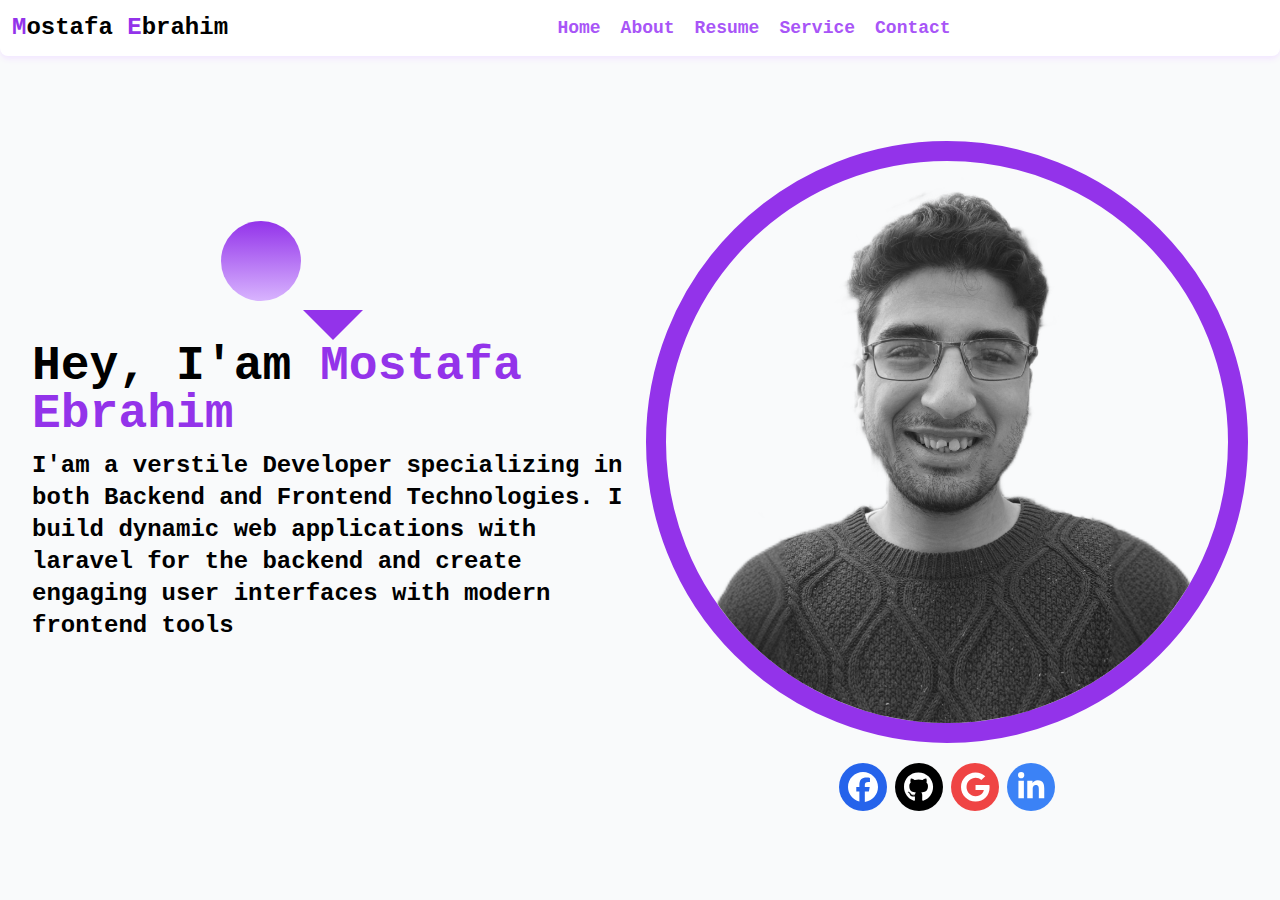
==== index.html @ 74920a73 "Initial commit" ====
<!DOCTYPE html>
<html lang="en" class="dark">

<head>
    <meta charset="UTF-8">
    <meta name="viewport" content="width=device-width, initial-scale=1.0">
    <title>Home</title>
    <link rel="stylesheet" href="./css/all.min.css">
    <link rel="stylesheet" href="./css/style.css">
</head>

<body class="font-mono  relative bg-gray-50 overflow-hidden">

    <div id="overlay"
        class="fixed top-0 left-0 w-full h-full bg-black opacity-0 z-50 text-center  text-5xl flex justify-center items-center">
        <!-- every portfolio letter in a span and the even is white and the odd is purple-600 -->

        <div class="intro">
            <span class="text-white">P</span>
            <span class="text-purple-600">o</span>
            <span class="text-white">r</span>
            <span class="text-purple-600">t</span>
            <span class="text-white">f</span>
            <span class="text-purple-600">o</span>
            <span class="text-white">l</span>
            <span class="text-purple-600">i</span>
            <span class="text-white">o</span>
            <span class="text-purple-600">.</span>
        </div>
    </div>
    <div id="ball" class="absolute rounded-full z-40 w-20 h-20 bg-gradient-to-b from-purple-600 to-purple-300">
    </div>
    <button class="fixed p-3 right-4 bottom-4 rounded-full  bg-purple-600 opacity-50 hover:opacity-100  z-50 text-white"
        id="btn-top">Top</button>

    <div class="main w-full h-screen  relative">
        <main id="main" class="w-full h-full">
            <header
                class="sticky container w-full bg-white rounded-b-lg p-3 flex items-center shadow-md shadow-purple-100 ">
                <a class="text-2xl font-bold me-3 block" href="#">
                    <P>
                        <span class="text-purple-600">M</span>ostafa <span class="text-purple-600">E</span>brahim
                    </P>
                </a>
                <button id="toggle-nav" class="ms-auto text-2xl font-bold sm:hidden ">
                    <i class="icon fa-solid fa-bars"></i>
                </button>
                <ul
                    class="locations items-center space-x-5 text-lg text-purple-500 hover:text-purple-600 mx-auto font-semibold  hidden sm:flex">
                    <li class="rounded-lg relative bottom-animation">
                        <a class="block h-full w-full" href="./index.html">Home</a>
                    </li>
                    <li class="rounded-lg relative bottom-animation">
                        <a class="block h-full w-full" href="./about.html">About</a>
                    </li>
                    <li class="rounded-lg relative bottom-animation">
                        <a class="block h-full w-full" href="./resume.html">Resume</a>
                    </li>
                    <li class="rounded-lg relative bottom-animation">
                        <a class="block h-full w-full" href="./service.html">Service</a>
                    </li>
                    <li class="rounded-lg relative bottom-animation">
                        <a class="block h-full w-full" href="./contact.html">Contact</a>
                    </li>
                </ul>
            </header>

            <section class="w-full h-[calc(100%-60px)]" id="Home">
                <div class="container w-full h-full grid gap-3 grid-cols-12 ">
                    <div class="flex flex-col justify-center space-y-3 text-start relative col-span-12 lg:col-span-6">
                        <div
                            class=" mx-auto w-0 h-0 border-[30px] -mb-10 border-purple-600 border-l-transparent border-r-transparent border-b-transparent animate-bounce ">
                        </div>
                        <h1 class="font-bold text-5xl">Hey, I'am <span class="text-purple-600">Mostafa
                                Ebrahim</span>
                        </h1>
                        <p class="text-2xl font-semibold">I'am a verstile Developer specializing in both Backend and
                            Frontend Technologies. I build dynamic web applications with laravel for the backend and
                            create
                            engaging user interfaces with modern frontend tools</p>
                    </div>
                    <div class="grow flex flex-col space-y-5 items-center justify-center col-span-12 lg:col-span-6">

                        <div
                            class=" rounded-full relative border-purple-600 border-[20px] overflow-hidden flex justify-center items-center w-full">
                            <img src="./imgs/my-img.png" class="w-full h-full text-center saturate-0"
                                alt="mostafa Image" decoding="async">
                        </div>
                        <ul class=" flex flex-row gap-2">
                            <li class="flex items-center text-white">
                                <a href="#"
                                    class="flex items-center justify-center bg-blue-600 h-12 w-12 text-3xl rounded-full">
                                    <i class="fa-brands fa-facebook"></i>
                                </a>
                            </li>
                            <li class="flex flex-col items-center text-white">
                                <a href="#"
                                    class="flex items-center justify-center bg-black h-12 w-12 text-3xl rounded-full">
                                    <i class="fa-brands fa-github"></i>
                                </a>
                            </li>
                            <li class="flex flex-col items-center text-white">
                                <a href="#"
                                    class="flex items-center justify-center bg-red-500 h-12 w-12 text-3xl rounded-full">
                                    <i class="fa-brands fa-google"></i>
                                </a>
                            </li>
                            <li class="flex flex-col items-center text-white">
                                <a href="#"
                                    class="flex items-center justify-center bg-blue-500 h-12 w-12 text-3xl rounded-full">
                                    <i class="fa-brands fa-linkedin-in"></i>
                                </a>
                            </li>
                        </ul>
                    </div>
                </div>
            </section>
        </main>

        <nav id="nav" class="hidden top-[60px] right-0 w-[150px] sm:hidden  bg-white rounded-lg p-3 shadow h-fit">
            <ul
                class="locations text-lg text-purple-500 hover:text-purple-600 mx-auto font-semibold items-start flex-col space-y-4 ">
                <li class="rounded-lg relative bottom-animation">
                    <a class="block h-full w-full" href="./index.html">Home</a>
                </li>
                <li class="rounded-lg relative bottom-animation ">
                    <a class="block h-full w-full" href="./about.html">About</a>
                </li>
                <li class="rounded-lg relative bottom-animation">
                    <a class="block h-full w-full" href="./resume.html">Resume</a>
                </li>
                <li class="rounded-lg relative bottom-animation">
                    <a class="block h-full w-full" href="./service.html">Service</a>
                </li>
                <li class="rounded-lg relative bottom-animation">
                    <a class="block h-full w-full" href="./contact.html">Contact</a>
                </li>
            </ul>
        </nav>
    </div>

    <script src="./js/all.min.js"></script>
    <script src="./js/script.js"></script>
    <script>

    </script>
</body>

</html>
---- css/style.css ----
/*
! tailwindcss v3.4.4 | MIT License | https://tailwindcss.com
*/

/*
1. Prevent padding and border from affecting element width. (https://github.com/mozdevs/cssremedy/issues/4)
2. Allow adding a border to an element by just adding a border-width. (https://github.com/tailwindcss/tailwindcss/pull/116)
*/

*,
::before,
::after {
  box-sizing: border-box;
  /* 1 */
  border-width: 0;
  /* 2 */
  border-style: solid;
  /* 2 */
  border-color: #e5e7eb;
  /* 2 */
}

::before,
::after {
  --tw-content: '';
}

/*
1. Use a consistent sensible line-height in all browsers.
2. Prevent adjustments of font size after orientation changes in iOS.
3. Use a more readable tab size.
4. Use the user's configured `sans` font-family by default.
5. Use the user's configured `sans` font-feature-settings by default.
6. Use the user's configured `sans` font-variation-settings by default.
7. Disable tap highlights on iOS
*/

html,
:host {
  line-height: 1.5;
  /* 1 */
  -webkit-text-size-adjust: 100%;
  /* 2 */
  -moz-tab-size: 4;
  /* 3 */
  -o-tab-size: 4;
     tab-size: 4;
  /* 3 */
  font-family: ui-sans-serif, system-ui, sans-serif, "Apple Color Emoji", "Segoe UI Emoji", "Segoe UI Symbol", "Noto Color Emoji";
  /* 4 */
  font-feature-settings: normal;
  /* 5 */
  font-variation-settings: normal;
  /* 6 */
  -webkit-tap-highlight-color: transparent;
  /* 7 */
}

/*
1. Remove the margin in all browsers.
2. Inherit line-height from `html` so users can set them as a class directly on the `html` element.
*/

body {
  margin: 0;
  /* 1 */
  line-height: inherit;
  /* 2 */
}

/*
1. Add the correct height in Firefox.
2. Correct the inheritance of border color in Firefox. (https://bugzilla.mozilla.org/show_bug.cgi?id=190655)
3. Ensure horizontal rules are visible by default.
*/

hr {
  height: 0;
  /* 1 */
  color: inherit;
  /* 2 */
  border-top-width: 1px;
  /* 3 */
}

/*
Add the correct text decoration in Chrome, Edge, and Safari.
*/

abbr:where([title]) {
  -webkit-text-decoration: underline dotted;
          text-decoration: underline dotted;
}

/*
Remove the default font size and weight for headings.
*/

h1,
h2,
h3,
h4,
h5,
h6 {
  font-size: inherit;
  font-weight: inherit;
}

/*
Reset links to optimize for opt-in styling instead of opt-out.
*/

a {
  color: inherit;
  text-decoration: inherit;
}

/*
Add the correct font weight in Edge and Safari.
*/

b,
strong {
  font-weight: bolder;
}

/*
1. Use the user's configured `mono` font-family by default.
2. Use the user's configured `mono` font-feature-settings by default.
3. Use the user's configured `mono` font-variation-settings by default.
4. Correct the odd `em` font sizing in all browsers.
*/

code,
kbd,
samp,
pre {
  font-family: ui-monospace, SFMono-Regular, Menlo, Monaco, Consolas, "Liberation Mono", "Courier New", monospace;
  /* 1 */
  font-feature-settings: normal;
  /* 2 */
  font-variation-settings: normal;
  /* 3 */
  font-size: 1em;
  /* 4 */
}

/*
Add the correct font size in all browsers.
*/

small {
  font-size: 80%;
}

/*
Prevent `sub` and `sup` elements from affecting the line height in all browsers.
*/

sub,
sup {
  font-size: 75%;
  line-height: 0;
  position: relative;
  vertical-align: baseline;
}

sub {
  bottom: -0.25em;
}

sup {
  top: -0.5em;
}

/*
1. Remove text indentation from table contents in Chrome and Safari. (https://bugs.chromium.org/p/chromium/issues/detail?id=999088, https://bugs.webkit.org/show_bug.cgi?id=201297)
2. Correct table border color inheritance in all Chrome and Safari. (https://bugs.chromium.org/p/chromium/issues/detail?id=935729, https://bugs.webkit.org/show_bug.cgi?id=195016)
3. Remove gaps between table borders by default.
*/

table {
  text-indent: 0;
  /* 1 */
  border-color: inherit;
  /* 2 */
  border-collapse: collapse;
  /* 3 */
}

/*
1. Change the font styles in all browsers.
2. Remove the margin in Firefox and Safari.
3. Remove default padding in all browsers.
*/

button,
input,
optgroup,
select,
textarea {
  font-family: inherit;
  /* 1 */
  font-feature-settings: inherit;
  /* 1 */
  font-variation-settings: inherit;
  /* 1 */
  font-size: 100%;
  /* 1 */
  font-weight: inherit;
  /* 1 */
  line-height: inherit;
  /* 1 */
  letter-spacing: inherit;
  /* 1 */
  color: inherit;
  /* 1 */
  margin: 0;
  /* 2 */
  padding: 0;
  /* 3 */
}

/*
Remove the inheritance of text transform in Edge and Firefox.
*/

button,
select {
  text-transform: none;
}

/*
1. Correct the inability to style clickable types in iOS and Safari.
2. Remove default button styles.
*/

button,
input:where([type='button']),
input:where([type='reset']),
input:where([type='submit']) {
  -webkit-appearance: button;
  /* 1 */
  background-color: transparent;
  /* 2 */
  background-image: none;
  /* 2 */
}

/*
Use the modern Firefox focus style for all focusable elements.
*/

:-moz-focusring {
  outline: auto;
}

/*
Remove the additional `:invalid` styles in Firefox. (https://github.com/mozilla/gecko-dev/blob/2f9eacd9d3d995c937b4251a5557d95d494c9be1/layout/style/res/forms.css#L728-L737)
*/

:-moz-ui-invalid {
  box-shadow: none;
}

/*
Add the correct vertical alignment in Chrome and Firefox.
*/

progress {
  vertical-align: baseline;
}

/*
Correct the cursor style of increment and decrement buttons in Safari.
*/

::-webkit-inner-spin-button,
::-webkit-outer-spin-button {
  height: auto;
}

/*
1. Correct the odd appearance in Chrome and Safari.
2. Correct the outline style in Safari.
*/

[type='search'] {
  -webkit-appearance: textfield;
  /* 1 */
  outline-offset: -2px;
  /* 2 */
}

/*
Remove the inner padding in Chrome and Safari on macOS.
*/

::-webkit-search-decoration {
  -webkit-appearance: none;
}

/*
1. Correct the inability to style clickable types in iOS and Safari.
2. Change font properties to `inherit` in Safari.
*/

::-webkit-file-upload-button {
  -webkit-appearance: button;
  /* 1 */
  font: inherit;
  /* 2 */
}

/*
Add the correct display in Chrome and Safari.
*/

summary {
  display: list-item;
}

/*
Removes the default spacing and border for appropriate elements.
*/

blockquote,
dl,
dd,
h1,
h2,
h3,
h4,
h5,
h6,
hr,
figure,
p,
pre {
  margin: 0;
}

fieldset {
  margin: 0;
  padding: 0;
}

legend {
  padding: 0;
}

ol,
ul,
menu {
  list-style: none;
  margin: 0;
  padding: 0;
}

/*
Reset default styling for dialogs.
*/

dialog {
  padding: 0;
}

/*
Prevent resizing textareas horizontally by default.
*/

textarea {
  resize: vertical;
}

/*
1. Reset the default placeholder opacity in Firefox. (https://github.com/tailwindlabs/tailwindcss/issues/3300)
2. Set the default placeholder color to the user's configured gray 400 color.
*/

input::-moz-placeholder, textarea::-moz-placeholder {
  opacity: 1;
  /* 1 */
  color: #9ca3af;
  /* 2 */
}

input::placeholder,
textarea::placeholder {
  opacity: 1;
  /* 1 */
  color: #9ca3af;
  /* 2 */
}

/*
Set the default cursor for buttons.
*/

button,
[role="button"] {
  cursor: pointer;
}

/*
Make sure disabled buttons don't get the pointer cursor.
*/

:disabled {
  cursor: default;
}

/*
1. Make replaced elements `display: block` by default. (https://github.com/mozdevs/cssremedy/issues/14)
2. Add `vertical-align: middle` to align replaced elements more sensibly by default. (https://github.com/jensimmons/cssremedy/issues/14#issuecomment-634934210)
   This can trigger a poorly considered lint error in some tools but is included by design.
*/

img,
svg,
video,
canvas,
audio,
iframe,
embed,
object {
  display: block;
  /* 1 */
  vertical-align: middle;
  /* 2 */
}

/*
Constrain images and videos to the parent width and preserve their intrinsic aspect ratio. (https://github.com/mozdevs/cssremedy/issues/14)
*/

img,
video {
  max-width: 100%;
  height: auto;
}

/* Make elements with the HTML hidden attribute stay hidden by default */

[hidden] {
  display: none;
}

*, ::before, ::after {
  --tw-border-spacing-x: 0;
  --tw-border-spacing-y: 0;
  --tw-translate-x: 0;
  --tw-translate-y: 0;
  --tw-rotate: 0;
  --tw-skew-x: 0;
  --tw-skew-y: 0;
  --tw-scale-x: 1;
  --tw-scale-y: 1;
  --tw-pan-x:  ;
  --tw-pan-y:  ;
  --tw-pinch-zoom:  ;
  --tw-scroll-snap-strictness: proximity;
  --tw-gradient-from-position:  ;
  --tw-gradient-via-position:  ;
  --tw-gradient-to-position:  ;
  --tw-ordinal:  ;
  --tw-slashed-zero:  ;
  --tw-numeric-figure:  ;
  --tw-numeric-spacing:  ;
  --tw-numeric-fraction:  ;
  --tw-ring-inset:  ;
  --tw-ring-offset-width: 0px;
  --tw-ring-offset-color: #fff;
  --tw-ring-color: rgb(59 130 246 / 0.5);
  --tw-ring-offset-shadow: 0 0 #0000;
  --tw-ring-shadow: 0 0 #0000;
  --tw-shadow: 0 0 #0000;
  --tw-shadow-colored: 0 0 #0000;
  --tw-blur:  ;
  --tw-brightness:  ;
  --tw-contrast:  ;
  --tw-grayscale:  ;
  --tw-hue-rotate:  ;
  --tw-invert:  ;
  --tw-saturate:  ;
  --tw-sepia:  ;
  --tw-drop-shadow:  ;
  --tw-backdrop-blur:  ;
  --tw-backdrop-brightness:  ;
  --tw-backdrop-contrast:  ;
  --tw-backdrop-grayscale:  ;
  --tw-backdrop-hue-rotate:  ;
  --tw-backdrop-invert:  ;
  --tw-backdrop-opacity:  ;
  --tw-backdrop-saturate:  ;
  --tw-backdrop-sepia:  ;
  --tw-contain-size:  ;
  --tw-contain-layout:  ;
  --tw-contain-paint:  ;
  --tw-contain-style:  ;
}

::backdrop {
  --tw-border-spacing-x: 0;
  --tw-border-spacing-y: 0;
  --tw-translate-x: 0;
  --tw-translate-y: 0;
  --tw-rotate: 0;
  --tw-skew-x: 0;
  --tw-skew-y: 0;
  --tw-scale-x: 1;
  --tw-scale-y: 1;
  --tw-pan-x:  ;
  --tw-pan-y:  ;
  --tw-pinch-zoom:  ;
  --tw-scroll-snap-strictness: proximity;
  --tw-gradient-from-position:  ;
  --tw-gradient-via-position:  ;
  --tw-gradient-to-position:  ;
  --tw-ordinal:  ;
  --tw-slashed-zero:  ;
  --tw-numeric-figure:  ;
  --tw-numeric-spacing:  ;
  --tw-numeric-fraction:  ;
  --tw-ring-inset:  ;
  --tw-ring-offset-width: 0px;
  --tw-ring-offset-color: #fff;
  --tw-ring-color: rgb(59 130 246 / 0.5);
  --tw-ring-offset-shadow: 0 0 #0000;
  --tw-ring-shadow: 0 0 #0000;
  --tw-shadow: 0 0 #0000;
  --tw-shadow-colored: 0 0 #0000;
  --tw-blur:  ;
  --tw-brightness:  ;
  --tw-contrast:  ;
  --tw-grayscale:  ;
  --tw-hue-rotate:  ;
  --tw-invert:  ;
  --tw-saturate:  ;
  --tw-sepia:  ;
  --tw-drop-shadow:  ;
  --tw-backdrop-blur:  ;
  --tw-backdrop-brightness:  ;
  --tw-backdrop-contrast:  ;
  --tw-backdrop-grayscale:  ;
  --tw-backdrop-hue-rotate:  ;
  --tw-backdrop-invert:  ;
  --tw-backdrop-opacity:  ;
  --tw-backdrop-saturate:  ;
  --tw-backdrop-sepia:  ;
  --tw-contain-size:  ;
  --tw-contain-layout:  ;
  --tw-contain-paint:  ;
  --tw-contain-style:  ;
}

.container {
  width: 100%;
  margin-right: auto;
  margin-left: auto;
  padding-right: 2rem;
  padding-left: 2rem;
}

@media (min-width: 640px) {
  .container {
    max-width: 640px;
  }
}

@media (min-width: 768px) {
  .container {
    max-width: 768px;
  }
}

@media (min-width: 1024px) {
  .container {
    max-width: 1024px;
  }
}

@media (min-width: 1280px) {
  .container {
    max-width: 1280px;
  }
}

@media (min-width: 1536px) {
  .container {
    max-width: 1536px;
  }
}

.bottom-animation {
  transition-property: all;
  transition-timing-function: cubic-bezier(0.4, 0, 0.2, 1);
  transition-duration: 150ms;
}

.bottom-animation::before {
  position: absolute;
  bottom: -0.25rem;
  height: 0.125rem;
  width: 0px;
  --tw-bg-opacity: 1;
  background-color: rgb(147 51 234 / var(--tw-bg-opacity));
  transition-property: width;
  transition-timing-function: cubic-bezier(0.4, 0, 0.2, 1);
  transition-duration: 500ms;
  --tw-content: '';
  content: var(--tw-content);
}

.bottom-animation:hover::before {
  content: var(--tw-content);
  width: 2rem;
}

.fixed {
  position: fixed;
}

.absolute {
  position: absolute;
}

.relative {
  position: relative;
}

.sticky {
  position: sticky;
}

.bottom-4 {
  bottom: 1rem;
}

.right-0 {
  right: 0px;
}

.right-4 {
  right: 1rem;
}

.top-\[60px\] {
  top: 60px;
}

.left-0 {
  left: 0px;
}

.top-0 {
  top: 0px;
}

.z-50 {
  z-index: 50;
}

.z-40 {
  z-index: 40;
}

.z-auto {
  z-index: auto;
}

.col-span-12 {
  grid-column: span 12 / span 12;
}

.row-span-12 {
  grid-row: span 12 / span 12;
}

.mx-auto {
  margin-left: auto;
  margin-right: auto;
}

.-mb-10 {
  margin-bottom: -2.5rem;
}

.mb-10 {
  margin-bottom: 2.5rem;
}

.me-3 {
  margin-inline-end: 0.75rem;
}

.ms-auto {
  margin-inline-start: auto;
}

.block {
  display: block;
}

.flex {
  display: flex;
}

.grid {
  display: grid;
}

.hidden {
  display: none;
}

.h-0 {
  height: 0px;
}

.h-12 {
  height: 3rem;
}

.h-20 {
  height: 5rem;
}

.h-3 {
  height: 0.75rem;
}

.h-\[50px\] {
  height: 50px;
}

.h-\[calc\(100\%-60px\)\] {
  height: calc(100% - 60px);
}

.h-fit {
  height: -moz-fit-content;
  height: fit-content;
}

.h-full {
  height: 100%;
}

.h-screen {
  height: 100vh;
}

.h-96 {
  height: 24rem;
}

.w-0 {
  width: 0px;
}

.w-12 {
  width: 3rem;
}

.w-20 {
  width: 5rem;
}

.w-3\/4 {
  width: 75%;
}

.w-96 {
  width: 24rem;
}

.w-\[100\%\] {
  width: 100%;
}

.w-\[150px\] {
  width: 150px;
}

.w-\[75\%\] {
  width: 75%;
}

.w-\[80\%\] {
  width: 80%;
}

.w-\[85\%\] {
  width: 85%;
}

.w-\[90\%\] {
  width: 90%;
}

.w-\[95\%\] {
  width: 95%;
}

.w-fit {
  width: -moz-fit-content;
  width: fit-content;
}

.w-full {
  width: 100%;
}

.w-screen {
  width: 100vw;
}

.grow {
  flex-grow: 1;
}

.transform {
  transform: translate(var(--tw-translate-x), var(--tw-translate-y)) rotate(var(--tw-rotate)) skewX(var(--tw-skew-x)) skewY(var(--tw-skew-y)) scaleX(var(--tw-scale-x)) scaleY(var(--tw-scale-y));
}

@keyframes bounce {
  0%, 100% {
    transform: translateY(-25%);
    animation-timing-function: cubic-bezier(0.8,0,1,1);
  }

  50% {
    transform: none;
    animation-timing-function: cubic-bezier(0,0,0.2,1);
  }
}

.animate-bounce {
  animation: bounce 1s infinite;
}

.list-disc {
  list-style-type: disc;
}

.grid-cols-12 {
  grid-template-columns: repeat(12, minmax(0, 1fr));
}

.grid-rows-12 {
  grid-template-rows: repeat(12, minmax(0, 1fr));
}

.flex-row {
  flex-direction: row;
}

.flex-col {
  flex-direction: column;
}

.flex-wrap {
  flex-wrap: wrap;
}

.items-start {
  align-items: flex-start;
}

.items-center {
  align-items: center;
}

.justify-center {
  justify-content: center;
}

.justify-between {
  justify-content: space-between;
}

.gap-1 {
  gap: 0.25rem;
}

.gap-2 {
  gap: 0.5rem;
}

.gap-3 {
  gap: 0.75rem;
}

.gap-4 {
  gap: 1rem;
}

.space-x-5 > :not([hidden]) ~ :not([hidden]) {
  --tw-space-x-reverse: 0;
  margin-right: calc(1.25rem * var(--tw-space-x-reverse));
  margin-left: calc(1.25rem * calc(1 - var(--tw-space-x-reverse)));
}

.space-y-10 > :not([hidden]) ~ :not([hidden]) {
  --tw-space-y-reverse: 0;
  margin-top: calc(2.5rem * calc(1 - var(--tw-space-y-reverse)));
  margin-bottom: calc(2.5rem * var(--tw-space-y-reverse));
}

.space-y-2 > :not([hidden]) ~ :not([hidden]) {
  --tw-space-y-reverse: 0;
  margin-top: calc(0.5rem * calc(1 - var(--tw-space-y-reverse)));
  margin-bottom: calc(0.5rem * var(--tw-space-y-reverse));
}

.space-y-3 > :not([hidden]) ~ :not([hidden]) {
  --tw-space-y-reverse: 0;
  margin-top: calc(0.75rem * calc(1 - var(--tw-space-y-reverse)));
  margin-bottom: calc(0.75rem * var(--tw-space-y-reverse));
}

.space-y-4 > :not([hidden]) ~ :not([hidden]) {
  --tw-space-y-reverse: 0;
  margin-top: calc(1rem * calc(1 - var(--tw-space-y-reverse)));
  margin-bottom: calc(1rem * var(--tw-space-y-reverse));
}

.space-y-5 > :not([hidden]) ~ :not([hidden]) {
  --tw-space-y-reverse: 0;
  margin-top: calc(1.25rem * calc(1 - var(--tw-space-y-reverse)));
  margin-bottom: calc(1.25rem * var(--tw-space-y-reverse));
}

.overflow-hidden {
  overflow: hidden;
}

.rounded-full {
  border-radius: 9999px;
}

.rounded-lg {
  border-radius: 0.5rem;
}

.rounded-b-lg {
  border-bottom-right-radius: 0.5rem;
  border-bottom-left-radius: 0.5rem;
}

.rounded-r-lg {
  border-top-right-radius: 0.5rem;
  border-bottom-right-radius: 0.5rem;
}

.border-\[20px\] {
  border-width: 20px;
}

.border-\[30px\] {
  border-width: 30px;
}

.border-l-2 {
  border-left-width: 2px;
}

.border-purple-600 {
  --tw-border-opacity: 1;
  border-color: rgb(147 51 234 / var(--tw-border-opacity));
}

.border-b-transparent {
  border-bottom-color: transparent;
}

.border-l-transparent {
  border-left-color: transparent;
}

.border-r-transparent {
  border-right-color: transparent;
}

.bg-black {
  --tw-bg-opacity: 1;
  background-color: rgb(0 0 0 / var(--tw-bg-opacity));
}

.bg-blue-500 {
  --tw-bg-opacity: 1;
  background-color: rgb(59 130 246 / var(--tw-bg-opacity));
}

.bg-blue-600 {
  --tw-bg-opacity: 1;
  background-color: rgb(37 99 235 / var(--tw-bg-opacity));
}

.bg-gray-200 {
  --tw-bg-opacity: 1;
  background-color: rgb(229 231 235 / var(--tw-bg-opacity));
}

.bg-gray-50 {
  --tw-bg-opacity: 1;
  background-color: rgb(249 250 251 / var(--tw-bg-opacity));
}

.bg-purple-600 {
  --tw-bg-opacity: 1;
  background-color: rgb(147 51 234 / var(--tw-bg-opacity));
}

.bg-red-500 {
  --tw-bg-opacity: 1;
  background-color: rgb(239 68 68 / var(--tw-bg-opacity));
}

.bg-white {
  --tw-bg-opacity: 1;
  background-color: rgb(255 255 255 / var(--tw-bg-opacity));
}

.bg-opacity-25 {
  --tw-bg-opacity: 0.25;
}

.bg-opacity-50 {
  --tw-bg-opacity: 0.5;
}

.bg-opacity-100 {
  --tw-bg-opacity: 1;
}

.bg-opacity-0 {
  --tw-bg-opacity: 0;
}

.bg-gradient-to-b {
  background-image: linear-gradient(to bottom, var(--tw-gradient-stops));
}

.from-purple-600 {
  --tw-gradient-from: #9333ea var(--tw-gradient-from-position);
  --tw-gradient-to: rgb(147 51 234 / 0) var(--tw-gradient-to-position);
  --tw-gradient-stops: var(--tw-gradient-from), var(--tw-gradient-to);
}

.to-purple-300 {
  --tw-gradient-to: #d8b4fe var(--tw-gradient-to-position);
}

.bg-cover {
  background-size: cover;
}

.p-2 {
  padding: 0.5rem;
}

.p-3 {
  padding: 0.75rem;
}

.px-4 {
  padding-left: 1rem;
  padding-right: 1rem;
}

.py-10 {
  padding-top: 2.5rem;
  padding-bottom: 2.5rem;
}

.py-3 {
  padding-top: 0.75rem;
  padding-bottom: 0.75rem;
}

.py-6 {
  padding-top: 1.5rem;
  padding-bottom: 1.5rem;
}

.text-center {
  text-align: center;
}

.text-start {
  text-align: start;
}

.font-mono {
  font-family: ui-monospace, SFMono-Regular, Menlo, Monaco, Consolas, "Liberation Mono", "Courier New", monospace;
}

.text-2xl {
  font-size: 1.5rem;
  line-height: 2rem;
}

.text-3xl {
  font-size: 1.875rem;
  line-height: 2.25rem;
}

.text-4xl {
  font-size: 2.25rem;
  line-height: 2.5rem;
}

.text-5xl {
  font-size: 3rem;
  line-height: 1;
}

.text-lg {
  font-size: 1.125rem;
  line-height: 1.75rem;
}

.text-xl {
  font-size: 1.25rem;
  line-height: 1.75rem;
}

.font-bold {
  font-weight: 700;
}

.font-extrabold {
  font-weight: 800;
}

.font-semibold {
  font-weight: 600;
}

.italic {
  font-style: italic;
}

.text-gray-600 {
  --tw-text-opacity: 1;
  color: rgb(75 85 99 / var(--tw-text-opacity));
}

.text-gray-700 {
  --tw-text-opacity: 1;
  color: rgb(55 65 81 / var(--tw-text-opacity));
}

.text-purple-500 {
  --tw-text-opacity: 1;
  color: rgb(168 85 247 / var(--tw-text-opacity));
}

.text-purple-600 {
  --tw-text-opacity: 1;
  color: rgb(147 51 234 / var(--tw-text-opacity));
}

.text-white {
  --tw-text-opacity: 1;
  color: rgb(255 255 255 / var(--tw-text-opacity));
}

.opacity-50 {
  opacity: 0.5;
}

.opacity-100 {
  opacity: 1;
}

.opacity-0 {
  opacity: 0;
}

.shadow {
  --tw-shadow: 0 1px 3px 0 rgb(0 0 0 / 0.1), 0 1px 2px -1px rgb(0 0 0 / 0.1);
  --tw-shadow-colored: 0 1px 3px 0 var(--tw-shadow-color), 0 1px 2px -1px var(--tw-shadow-color);
  box-shadow: var(--tw-ring-offset-shadow, 0 0 #0000), var(--tw-ring-shadow, 0 0 #0000), var(--tw-shadow);
}

.shadow-md {
  --tw-shadow: 0 4px 6px -1px rgb(0 0 0 / 0.1), 0 2px 4px -2px rgb(0 0 0 / 0.1);
  --tw-shadow-colored: 0 4px 6px -1px var(--tw-shadow-color), 0 2px 4px -2px var(--tw-shadow-color);
  box-shadow: var(--tw-ring-offset-shadow, 0 0 #0000), var(--tw-ring-shadow, 0 0 #0000), var(--tw-shadow);
}

.shadow-purple-100 {
  --tw-shadow-color: #f3e8ff;
  --tw-shadow: var(--tw-shadow-colored);
}

.saturate-0 {
  --tw-saturate: saturate(0);
  filter: var(--tw-blur) var(--tw-brightness) var(--tw-contrast) var(--tw-grayscale) var(--tw-hue-rotate) var(--tw-invert) var(--tw-saturate) var(--tw-sepia) var(--tw-drop-shadow);
}

.transition {
  transition-property: color, background-color, border-color, text-decoration-color, fill, stroke, opacity, box-shadow, transform, filter, -webkit-backdrop-filter;
  transition-property: color, background-color, border-color, text-decoration-color, fill, stroke, opacity, box-shadow, transform, filter, backdrop-filter;
  transition-property: color, background-color, border-color, text-decoration-color, fill, stroke, opacity, box-shadow, transform, filter, backdrop-filter, -webkit-backdrop-filter;
  transition-timing-function: cubic-bezier(0.4, 0, 0.2, 1);
  transition-duration: 150ms;
}

::-webkit-scrollbar {
  width: 15px;
}

::-webkit-scrollbar-track {
  background: white;
}

::-webkit-scrollbar-thumb {
  background: rgb(147 51 234);
  border: 2px solid #fff;
  border-radius: 10px;
}

* {
  scroll-behavior: smooth;
}

.before\:absolute::before {
  content: var(--tw-content);
  position: absolute;
}

.before\:-left-\[11px\]::before {
  content: var(--tw-content);
  left: -11px;
}

.before\:bottom-0::before {
  content: var(--tw-content);
  bottom: 0px;
}

.before\:h-2::before {
  content: var(--tw-content);
  height: 0.5rem;
}

.before\:h-5::before {
  content: var(--tw-content);
  height: 1.25rem;
}

.before\:w-16::before {
  content: var(--tw-content);
  width: 4rem;
}

.before\:w-5::before {
  content: var(--tw-content);
  width: 1.25rem;
}

.before\:-translate-x-1\/2::before {
  content: var(--tw-content);
  --tw-translate-x: -50%;
  transform: translate(var(--tw-translate-x), var(--tw-translate-y)) rotate(var(--tw-rotate)) skewX(var(--tw-skew-x)) skewY(var(--tw-skew-y)) scaleX(var(--tw-scale-x)) scaleY(var(--tw-scale-y));
}

.before\:rounded-full::before {
  content: var(--tw-content);
  border-radius: 9999px;
}

.before\:border-2::before {
  content: var(--tw-content);
  border-width: 2px;
}

.before\:border-purple-600::before {
  content: var(--tw-content);
  --tw-border-opacity: 1;
  border-color: rgb(147 51 234 / var(--tw-border-opacity));
}

.before\:bg-purple-600::before {
  content: var(--tw-content);
  --tw-bg-opacity: 1;
  background-color: rgb(147 51 234 / var(--tw-bg-opacity));
}

.before\:bg-white::before {
  content: var(--tw-content);
  --tw-bg-opacity: 1;
  background-color: rgb(255 255 255 / var(--tw-bg-opacity));
}

.before\:content-\[\'\'\]::before {
  --tw-content: '';
  content: var(--tw-content);
}

.hover\:text-purple-600:hover {
  --tw-text-opacity: 1;
  color: rgb(147 51 234 / var(--tw-text-opacity));
}

.hover\:opacity-100:hover {
  opacity: 1;
}

.hover\:opacity-0:hover {
  opacity: 0;
}

@media (min-width: 640px) {
  .sm\:col-span-6 {
    grid-column: span 6 / span 6;
  }

  .sm\:flex {
    display: flex;
  }

  .sm\:hidden {
    display: none;
  }

  .sm\:text-start {
    text-align: start;
  }
}

@media (min-width: 1024px) {
  .lg\:col-span-6 {
    grid-column: span 6 / span 6;
  }
}
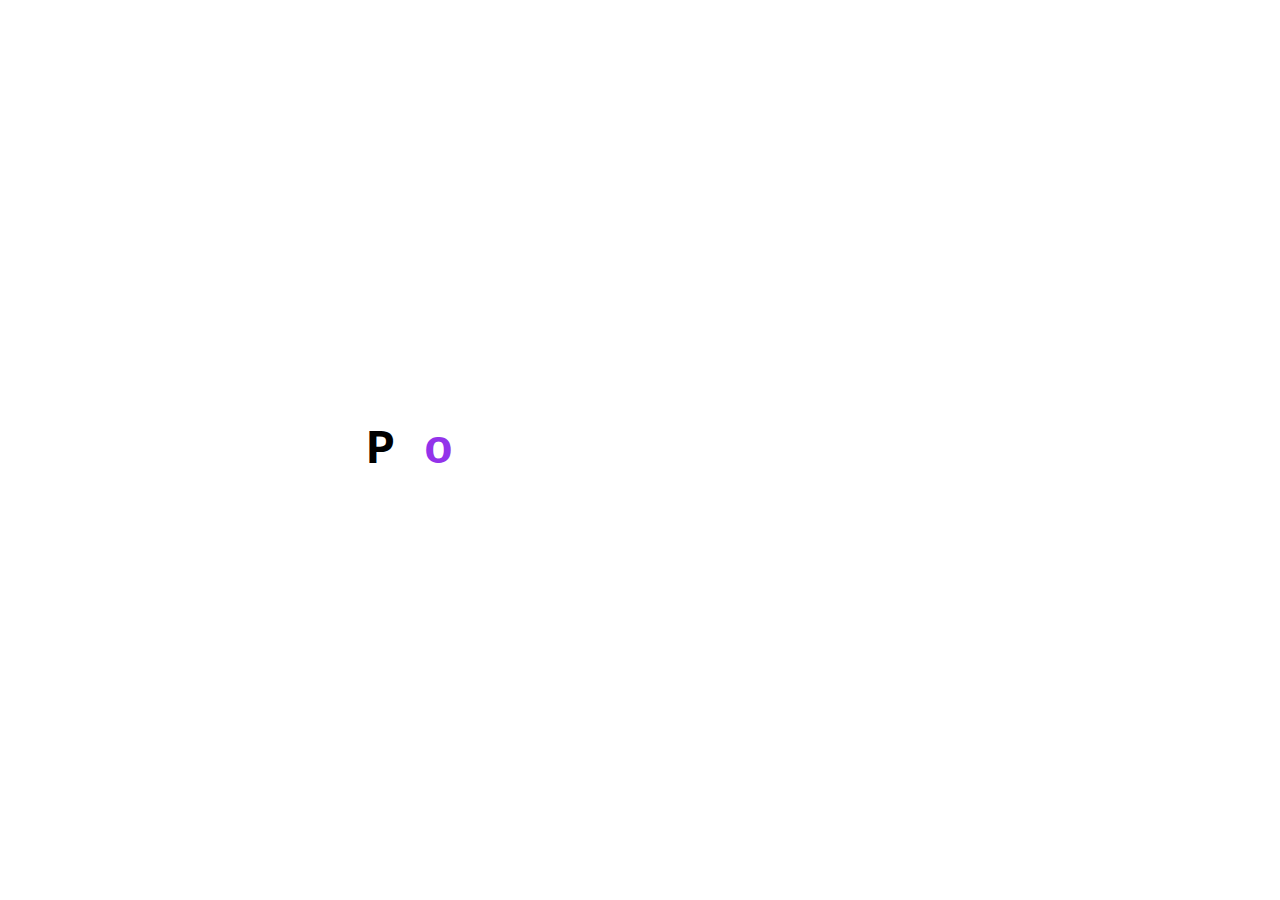
==== commit f2eb1c16: "end three pages with splash screen" ====
--- a/index.html
+++ b/index.html
@@ -7,39 +7,95 @@
     <title>Home</title>
     <link rel="stylesheet" href="./css/all.min.css">
     <link rel="stylesheet" href="./css/style.css">
+    <link rel="icon" sizes="16x16 32x32 48x48" href="./imgs/portfolio.png">
+
+    <style>
+        .hidden-span {
+            position: relative;
+            opacity: 0;
+            bottom: -50px;
+            transition: all 1s ease-in-out;
+        }
+
+        .visible-span {
+            position: relative;
+            opacity: 1;
+            bottom: 0;
+            transition: all 1s ease-in-out;
+        }
+
+        .animate-up {
+            transform: translateY(-100%);
+            transition: all 1s ease-in-out;
+        }
+
+        .hidden-animate {
+            display: none;
+        }
+    </style>
+    <script>
+        document.addEventListener('DOMContentLoaded', () => {
+            const overlay = document.getElementById('overlay');
+            const intro = document.getElementById('intro');
+
+            if (!sessionStorage.getItem('animationShowed')) {
+                setTimeout(() => {
+                    intro.querySelectorAll('span').forEach((span, idx) => {
+                        setTimeout(() => {
+                            span.classList.remove('hidden-span');
+                            span.classList.add('visible-span');
+                        }, idx * 100);
+                    });
+                    setTimeout(() => {
+                        overlay.classList.add('animate-up');
+                    }, intro.querySelectorAll('span').length * 100 + 1000);
+                    sessionStorage.setItem('animationShowed', 'true');
+                }, 500);
+            } else {
+                overlay.style.display = 'none';
+            }
+        });
+    </script>
 </head>
 
 <body class="font-mono  relative bg-gray-50 overflow-hidden">
 
     <div id="overlay"
-        class="fixed top-0 left-0 w-full h-full bg-black opacity-0 z-50 text-center  text-5xl flex justify-center items-center">
-        <!-- every portfolio letter in a span and the even is white and the odd is purple-600 -->
-
-        <div class="intro">
-            <span class="text-white">P</span>
-            <span class="text-purple-600">o</span>
-            <span class="text-white">r</span>
-            <span class="text-purple-600">t</span>
-            <span class="text-white">f</span>
-            <span class="text-purple-600">o</span>
-            <span class="text-white">l</span>
-            <span class="text-purple-600">i</span>
-            <span class="text-white">o</span>
-            <span class="text-purple-600">.</span>
+        class="overlay  fixed w-full h-screen bg-white opacity-100 z-50 text-center  text-3xl sm:text-5xl flex justify-center items-center font-bold transition-all duration-1000">
+        <div id="intro" class="intro relative">
+            <span class="text-black relative hidden-span">P</span>
+            <span class="text-purple-600 relative hidden-span">o</span>
+            <span class="text-black relative hidden-span">r</span>
+            <span class="text-purple-600 relative hidden-span">t</span>
+            <span class="text-black relative hidden-span">f</span>
+            <span class="text-purple-600 relative hidden-span">o</span>
+            <span class="text-black relative hidden-span">l</span>
+            <span class="text-purple-600 relative hidden-span">i</span>
+            <span class="text-black relative hidden-span">o</span>
+            <span class="text-purple-600 relative hidden-span">.</span>
         </div>
     </div>
-    <div id="ball" class="absolute rounded-full z-40 w-20 h-20 bg-gradient-to-b from-purple-600 to-purple-300">
+    <div id="ball" class="absolute rounded-full z-30 w-20 h-20 bg-gradient-to-b from-purple-600 to-purple-300">
     </div>
     <button class="fixed p-3 right-4 bottom-4 rounded-full  bg-purple-600 opacity-50 hover:opacity-100  z-50 text-white"
         id="btn-top">Top</button>
 
     <div class="main w-full h-screen  relative">
-        <main id="main" class="w-full h-full">
+        <main id="main" class="w-full h-screen">
             <header
                 class="sticky container w-full bg-white rounded-b-lg p-3 flex items-center shadow-md shadow-purple-100 ">
                 <a class="text-2xl font-bold me-3 block" href="#">
                     <P>
-                        <span class="text-purple-600">M</span>ostafa <span class="text-purple-600">E</span>brahim
+                        <span class="text-black">P</span>
+                        <span class="text-purple-600">o</span>
+                        <span class="text-black">r</span>
+                        <span class="text-purple-600">t</span>
+                        <span class="text-black">f</span>
+                        <span class="text-purple-600">o</span>
+                        <span class="text-black">l</span>
+                        <span class="text-purple-600">i</span>
+                        <span class="text-black">o</span>
+
                     </P>
                 </a>
                 <button id="toggle-nav" class="ms-auto text-2xl font-bold sm:hidden ">
@@ -65,53 +121,58 @@
                 </ul>
             </header>
 
-            <section class="w-full h-[calc(100%-60px)]" id="Home">
-                <div class="container w-full h-full grid gap-3 grid-cols-12 ">
-                    <div class="flex flex-col justify-center space-y-3 text-start relative col-span-12 lg:col-span-6">
+            <section class="w-full h-[calc(100vh-60px)]" id="Home">
+                <div class="container h-full">
+                    <div class="grid gap-3 grid-cols-12 h-full">
                         <div
-                            class=" mx-auto w-0 h-0 border-[30px] -mb-10 border-purple-600 border-l-transparent border-r-transparent border-b-transparent animate-bounce ">
+                            class="flex flex-col justify-center space-y-3 text-start relative col-span-12 lg:col-span-6 row-span-12 pt-5">
+                            <div
+                                class=" mt-5 mx-auto w-0 h-0 border-[30px] -mb-10 border-purple-600 border-l-transparent border-r-transparent border-b-transparent animate-bounce ">
+                            </div>
+                            <h1 class="font-bold text-5xl">Hey, I'am <span class="text-purple-600">Mostafa
+                                    Ebrahim</span>
+                            </h1>
+                            <p class="text-xl font-semibold">I'am a verstile Developer specializing in both Backend and
+                                Frontend Technologies. I build dynamic web applications with laravel for the backend and
+                                create
+                                engaging user interfaces with modern frontend tools</p>
                         </div>
-                        <h1 class="font-bold text-5xl">Hey, I'am <span class="text-purple-600">Mostafa
-                                Ebrahim</span>
-                        </h1>
-                        <p class="text-2xl font-semibold">I'am a verstile Developer specializing in both Backend and
-                            Frontend Technologies. I build dynamic web applications with laravel for the backend and
-                            create
-                            engaging user interfaces with modern frontend tools</p>
-                    </div>
-                    <div class="grow flex flex-col space-y-5 items-center justify-center col-span-12 lg:col-span-6">
-
                         <div
-                            class=" rounded-full relative border-purple-600 border-[20px] overflow-hidden flex justify-center items-center w-full">
-                            <img src="./imgs/my-img.png" class="w-full h-full text-center saturate-0"
-                                alt="mostafa Image" decoding="async">
+                            class="grow flex flex-col space-y-5 items-center justify-center col-span-12 lg:col-span-6 row-span-12 overflow-hidden p-3">
+
+                            <div
+                                class="rounded-full relative border-purple-600 border-[20px] overflow-hidden flex justify-center items-center">
+                                <img src="./imgs/my-img.png" class="w-full h-full text-center saturate-0"
+                                    alt="mostafa Image" decoding="async">
+                            </div>
+                            <ul class=" flex flex-row gap-2">
+                                <li class="flex items-center text-white">
+                                    <a href="https://www.facebook.com/mostafa.ebrahim.22" target="_blank"
+                                        class="flex items-center justify-center bg-blue-600 h-12 w-12 text-3xl rounded-full">
+                                        <i class="fa-brands fa-facebook"></i>
+                                    </a>
+                                </li>
+                                <li class="flex flex-col items-center text-white">
+                                    <a href="https://github.com/MostafaEbrahim212" target="_blank"
+                                        class="flex items-center justify-center bg-black h-12 w-12 text-3xl rounded-full">
+                                        <i class="fa-brands fa-github"></i>
+                                    </a>
+                                </li>
+                                <li class="flex flex-col items-center text-white">
+                                    <a href="mailto:sasa9121963@gmail.com" target="_blank"
+                                        class="flex items-center justify-center bg-red-500 h-12 w-12 text-3xl rounded-full">
+                                        <i class="fa-brands fa-google"></i>
+                                    </a>
+                                </li>
+                                <li class="flex flex-col items-center text-white">
+                                    <a href="https://www.linkedin.com/in/mostafa-ebrahim-91384326a/"
+                                    target="_blank"
+                                        class="flex items-center justify-center bg-blue-500 h-12 w-12 text-3xl rounded-full">
+                                        <i class="fa-brands fa-linkedin-in"></i>
+                                    </a>
+                                </li>
+                            </ul>
                         </div>
-                        <ul class=" flex flex-row gap-2">
-                            <li class="flex items-center text-white">
-                                <a href="#"
-                                    class="flex items-center justify-center bg-blue-600 h-12 w-12 text-3xl rounded-full">
-                                    <i class="fa-brands fa-facebook"></i>
-                                </a>
-                            </li>
-                            <li class="flex flex-col items-center text-white">
-                                <a href="#"
-                                    class="flex items-center justify-center bg-black h-12 w-12 text-3xl rounded-full">
-                                    <i class="fa-brands fa-github"></i>
-                                </a>
-                            </li>
-                            <li class="flex flex-col items-center text-white">
-                                <a href="#"
-                                    class="flex items-center justify-center bg-red-500 h-12 w-12 text-3xl rounded-full">
-                                    <i class="fa-brands fa-google"></i>
-                                </a>
-                            </li>
-                            <li class="flex flex-col items-center text-white">
-                                <a href="#"
-                                    class="flex items-center justify-center bg-blue-500 h-12 w-12 text-3xl rounded-full">
-                                    <i class="fa-brands fa-linkedin-in"></i>
-                                </a>
-                            </li>
-                        </ul>
                     </div>
                 </div>
             </section>
--- a/css/style.css
+++ b/css/style.css
@@ -649,24 +649,12 @@
   top: 60px;
 }
 
-.left-0 {
-  left: 0px;
-}
-
-.top-0 {
-  top: 0px;
+.z-30 {
+  z-index: 30;
 }
 
 .z-50 {
   z-index: 50;
-}
-
-.z-40 {
-  z-index: 40;
-}
-
-.z-auto {
-  z-index: auto;
 }
 
 .col-span-12 {
@@ -698,6 +686,10 @@
   margin-inline-start: auto;
 }
 
+.mt-5 {
+  margin-top: 1.25rem;
+}
+
 .block {
   display: block;
 }
@@ -730,12 +722,8 @@
   height: 0.75rem;
 }
 
-.h-\[50px\] {
-  height: 50px;
-}
-
-.h-\[calc\(100\%-60px\)\] {
-  height: calc(100% - 60px);
+.h-\[calc\(100vh-60px\)\] {
+  height: calc(100vh - 60px);
 }
 
 .h-fit {
@@ -751,10 +739,6 @@
   height: 100vh;
 }
 
-.h-96 {
-  height: 24rem;
-}
-
 .w-0 {
   width: 0px;
 }
@@ -765,14 +749,6 @@
 
 .w-20 {
   width: 5rem;
-}
-
-.w-3\/4 {
-  width: 75%;
-}
-
-.w-96 {
-  width: 24rem;
 }
 
 .w-\[100\%\] {
@@ -1027,18 +1003,6 @@
   --tw-bg-opacity: 0.25;
 }
 
-.bg-opacity-50 {
-  --tw-bg-opacity: 0.5;
-}
-
-.bg-opacity-100 {
-  --tw-bg-opacity: 1;
-}
-
-.bg-opacity-0 {
-  --tw-bg-opacity: 0;
-}
-
 .bg-gradient-to-b {
   background-image: linear-gradient(to bottom, var(--tw-gradient-stops));
 }
@@ -1085,6 +1049,10 @@
   padding-bottom: 1.5rem;
 }
 
+.pt-5 {
+  padding-top: 1.25rem;
+}
+
 .text-center {
   text-align: center;
 }
@@ -1131,16 +1099,17 @@
   font-weight: 700;
 }
 
-.font-extrabold {
-  font-weight: 800;
-}
-
 .font-semibold {
   font-weight: 600;
 }
 
 .italic {
   font-style: italic;
+}
+
+.text-black {
+  --tw-text-opacity: 1;
+  color: rgb(0 0 0 / var(--tw-text-opacity));
 }
 
 .text-gray-600 {
@@ -1168,16 +1137,12 @@
   color: rgb(255 255 255 / var(--tw-text-opacity));
 }
 
+.opacity-100 {
+  opacity: 1;
+}
+
 .opacity-50 {
   opacity: 0.5;
-}
-
-.opacity-100 {
-  opacity: 1;
-}
-
-.opacity-0 {
-  opacity: 0;
 }
 
 .shadow {
@@ -1210,6 +1175,20 @@
   transition-duration: 150ms;
 }
 
+.transition-all {
+  transition-property: all;
+  transition-timing-function: cubic-bezier(0.4, 0, 0.2, 1);
+  transition-duration: 150ms;
+}
+
+.duration-1000 {
+  transition-duration: 1000ms;
+}
+
+.duration-0 {
+  transition-duration: 0s;
+}
+
 ::-webkit-scrollbar {
   width: 15px;
 }
@@ -1311,10 +1290,6 @@
   opacity: 1;
 }
 
-.hover\:opacity-0:hover {
-  opacity: 0;
-}
-
 @media (min-width: 640px) {
   .sm\:col-span-6 {
     grid-column: span 6 / span 6;
@@ -1330,6 +1305,11 @@
 
   .sm\:text-start {
     text-align: start;
+  }
+
+  .sm\:text-5xl {
+    font-size: 3rem;
+    line-height: 1;
   }
 }
 
